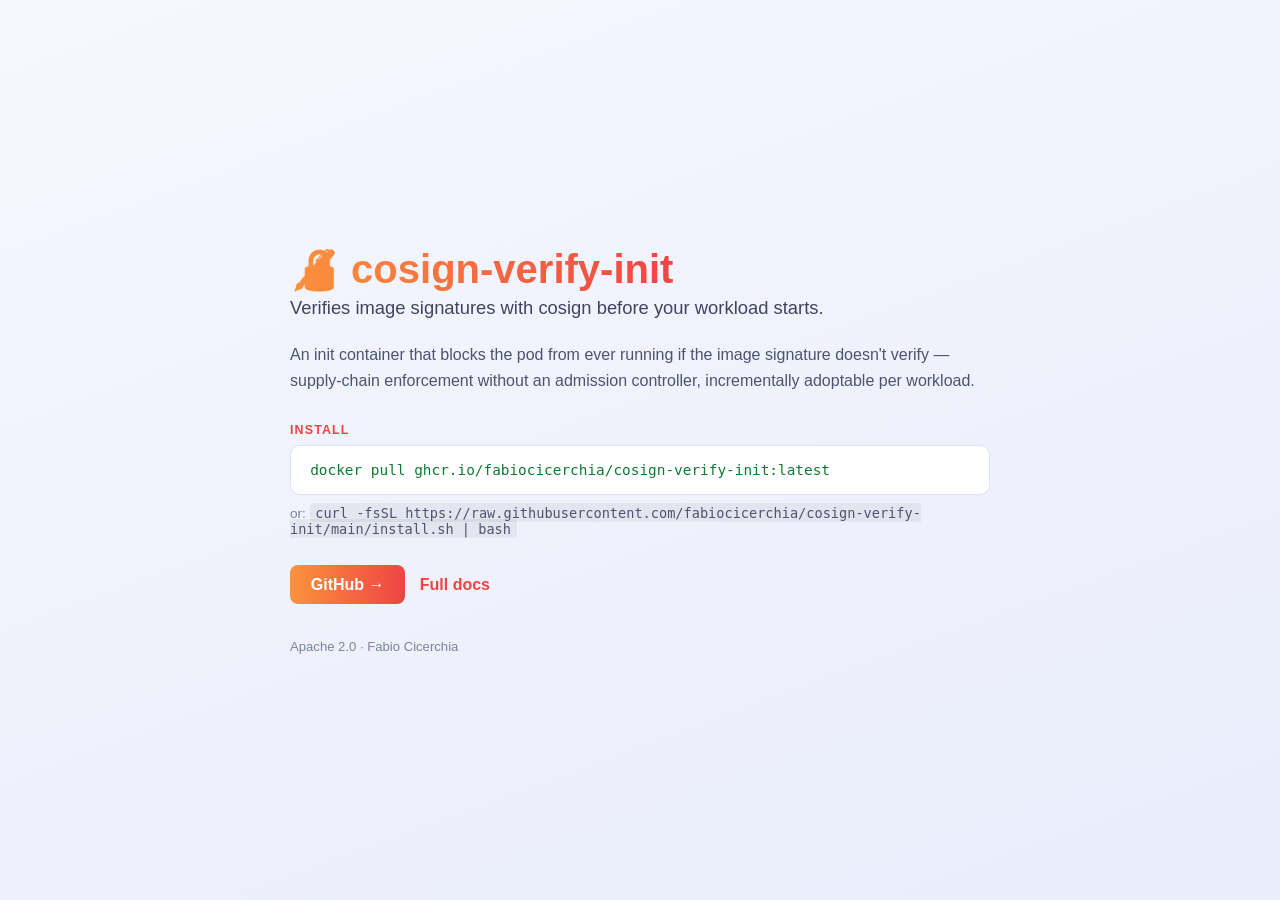
==== docs/index.html @ 17d9e736 "docs: add GitHub Pages site Co-Authored-By: Claude Sonnet 5 <noreply@anthropic.com>" ====
<!doctype html>
<html lang="en">
<head>
<meta charset="utf-8">
<meta name="viewport" content="width=device-width, initial-scale=1">
<title>cosign-verify-init — Verifies image signatures with cosign before your workload starts.</title>
<meta name="description" content="An init container that blocks the pod from ever running if the image signature doesn&#x27;t verify — supply-chain enforcement without an admission controller, incrementally adoptable per workload.">
<style>
:root{--accent:#fb923c;--accent2:#ef4444}
*{box-sizing:border-box}
body{margin:0;min-height:100vh;display:flex;align-items:center;justify-content:center;padding:2.5rem 1.5rem;
  font-family:-apple-system,BlinkMacSystemFont,"Segoe UI",Roboto,sans-serif;
  background:linear-gradient(160deg,#0b0f1a,#141b2d 60%,#1b2338);color:#eef1f8}
.card{max-width:700px;width:100%}
h1{font-size:2.5rem;margin:0 0 .35rem;line-height:1.15;
  background:linear-gradient(90deg,var(--accent),var(--accent2));-webkit-background-clip:text;
  background-clip:text;color:transparent;display:inline-block}
.tagline{font-size:1.15rem;color:#c7cde0;margin:0 0 1.4rem;font-weight:500}
p.desc{color:#aab2c8;line-height:1.65;margin:0 0 1.8rem}
.install-label{font-size:.78rem;text-transform:uppercase;letter-spacing:.09em;
  color:var(--accent2);margin:0 0 .5rem;font-weight:700}
pre{background:#0d1220;border:1px solid #2a3350;border-radius:10px;padding:1rem 1.2rem;
  overflow-x:auto;font-size:.9rem;margin:0 0 .6rem}
code{color:#9be9a8;font-family:ui-monospace,SFMono-Regular,Menlo,Consolas,monospace}
.alt{color:#6b7591;font-size:.85rem;margin:0 0 1.8rem}
.alt code{color:#8891ab;background:rgba(255,255,255,.05);padding:.1rem .35rem;border-radius:4px}
.links{margin-top:1.6rem;display:flex;gap:.9rem;flex-wrap:wrap;align-items:center}
a.btn{color:#0b0f1a;background:linear-gradient(90deg,var(--accent),var(--accent2));
  padding:.65rem 1.3rem;border-radius:8px;text-decoration:none;font-weight:700}
a.plain{color:var(--accent2);text-decoration:none;font-weight:600}
footer{margin-top:2.2rem;color:#5c6684;font-size:.82rem}
@media (prefers-color-scheme: light){
  body{background:linear-gradient(160deg,#f6f8ff,#eef1fb 60%,#e9edfc);color:#1b2338}
  .tagline{color:#3d4560} p.desc{color:#4b5470}
  pre{background:#fff;border-color:#dde3f5} code{color:#0f7a34}
  .alt{color:#7b849c} .alt code{background:rgba(0,0,0,.05);color:#4b5470}
  footer{color:#7b849c} a.btn{color:#fff}
}
</style>
</head>
<body>
<div class="card">
  <h1>🔏 cosign-verify-init</h1>
  <p class="tagline">Verifies image signatures with cosign before your workload starts.</p>
  <p class="desc">An init container that blocks the pod from ever running if the image signature doesn&#x27;t verify — supply-chain enforcement without an admission controller, incrementally adoptable per workload.</p>
  <div class="install-label">Install</div>
  <pre><code>docker pull ghcr.io/fabiocicerchia/cosign-verify-init:latest</code></pre>
  <p class="alt">or: <code>curl -fsSL https://raw.githubusercontent.com/fabiocicerchia/cosign-verify-init/main/install.sh | bash</code></p>
  <div class="links">
    <a class="btn" href="https://github.com/fabiocicerchia/cosign-verify-init">GitHub →</a>
    <a class="plain" href="https://github.com/fabiocicerchia/cosign-verify-init#readme">Full docs</a>
  </div>
  <footer>Apache 2.0 · Fabio Cicerchia</footer>
</div>
</body>
</html>
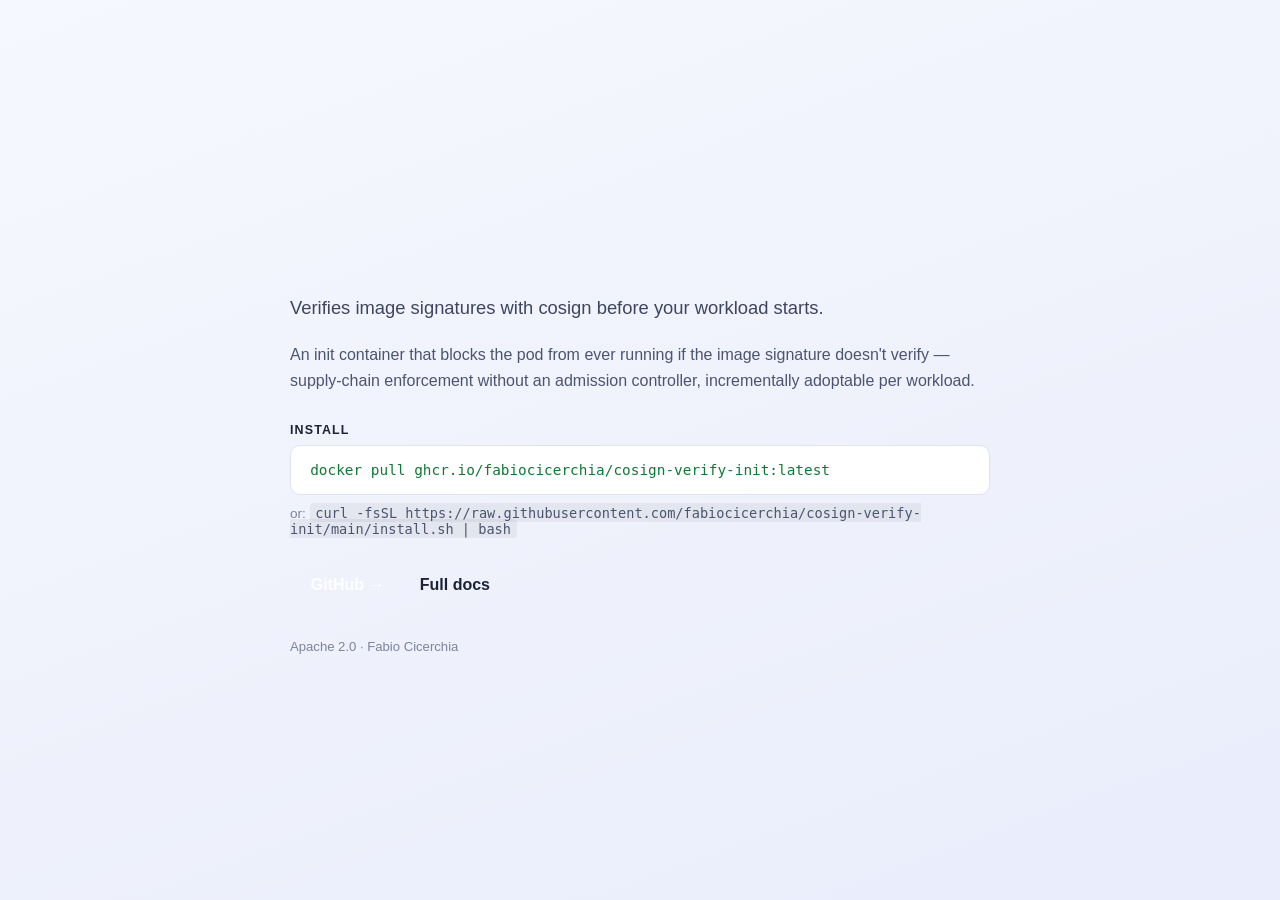
==== commit 4b515af2: "feat(docs): link the splash to the rendered site and its palette The splash predates /docs/ existing" ====
--- a/docs/index.html
+++ b/docs/index.html
@@ -5,29 +5,32 @@
 <meta name="viewport" content="width=device-width, initial-scale=1">
 <title>cosign-verify-init — Verifies image signatures with cosign before your workload starts.</title>
 <meta name="description" content="An init container that blocks the pod from ever running if the image signature doesn&#x27;t verify — supply-chain enforcement without an admission controller, incrementally adoptable per workload.">
+<!-- The palette lives in the docs theme, so the splash and /docs/ cannot drift
+     apart. The path is relative to the *deployed* layout: splash at /, rendered
+     docs at /docs/. -->
+<link rel="stylesheet" href="docs/stylesheets/extra.css">
 <style>
-:root{--accent:#fb923c;--accent2:#ef4444}
 *{box-sizing:border-box}
 body{margin:0;min-height:100vh;display:flex;align-items:center;justify-content:center;padding:2.5rem 1.5rem;
   font-family:-apple-system,BlinkMacSystemFont,"Segoe UI",Roboto,sans-serif;
   background:linear-gradient(160deg,#0b0f1a,#141b2d 60%,#1b2338);color:#eef1f8}
 .card{max-width:700px;width:100%}
 h1{font-size:2.5rem;margin:0 0 .35rem;line-height:1.15;
-  background:linear-gradient(90deg,var(--accent),var(--accent2));-webkit-background-clip:text;
+  background:linear-gradient(90deg,var(--accent),var(--accent-2));-webkit-background-clip:text;
   background-clip:text;color:transparent;display:inline-block}
 .tagline{font-size:1.15rem;color:#c7cde0;margin:0 0 1.4rem;font-weight:500}
 p.desc{color:#aab2c8;line-height:1.65;margin:0 0 1.8rem}
 .install-label{font-size:.78rem;text-transform:uppercase;letter-spacing:.09em;
-  color:var(--accent2);margin:0 0 .5rem;font-weight:700}
+  color:var(--accent-2);margin:0 0 .5rem;font-weight:700}
 pre{background:#0d1220;border:1px solid #2a3350;border-radius:10px;padding:1rem 1.2rem;
   overflow-x:auto;font-size:.9rem;margin:0 0 .6rem}
 code{color:#9be9a8;font-family:ui-monospace,SFMono-Regular,Menlo,Consolas,monospace}
 .alt{color:#6b7591;font-size:.85rem;margin:0 0 1.8rem}
 .alt code{color:#8891ab;background:rgba(255,255,255,.05);padding:.1rem .35rem;border-radius:4px}
 .links{margin-top:1.6rem;display:flex;gap:.9rem;flex-wrap:wrap;align-items:center}
-a.btn{color:#0b0f1a;background:linear-gradient(90deg,var(--accent),var(--accent2));
+a.btn{color:#0b0f1a;background:linear-gradient(90deg,var(--accent),var(--accent-2));
   padding:.65rem 1.3rem;border-radius:8px;text-decoration:none;font-weight:700}
-a.plain{color:var(--accent2);text-decoration:none;font-weight:600}
+a.plain{color:var(--accent-2);text-decoration:none;font-weight:600}
 footer{margin-top:2.2rem;color:#5c6684;font-size:.82rem}
 @media (prefers-color-scheme: light){
   body{background:linear-gradient(160deg,#f6f8ff,#eef1fb 60%,#e9edfc);color:#1b2338}
@@ -48,7 +51,7 @@
   <p class="alt">or: <code>curl -fsSL https://raw.githubusercontent.com/fabiocicerchia/cosign-verify-init/main/install.sh | bash</code></p>
   <div class="links">
     <a class="btn" href="https://github.com/fabiocicerchia/cosign-verify-init">GitHub →</a>
-    <a class="plain" href="https://github.com/fabiocicerchia/cosign-verify-init#readme">Full docs</a>
+    <a class="plain" href="docs/">Full docs</a>
   </div>
   <footer>Apache 2.0 · Fabio Cicerchia</footer>
 </div>
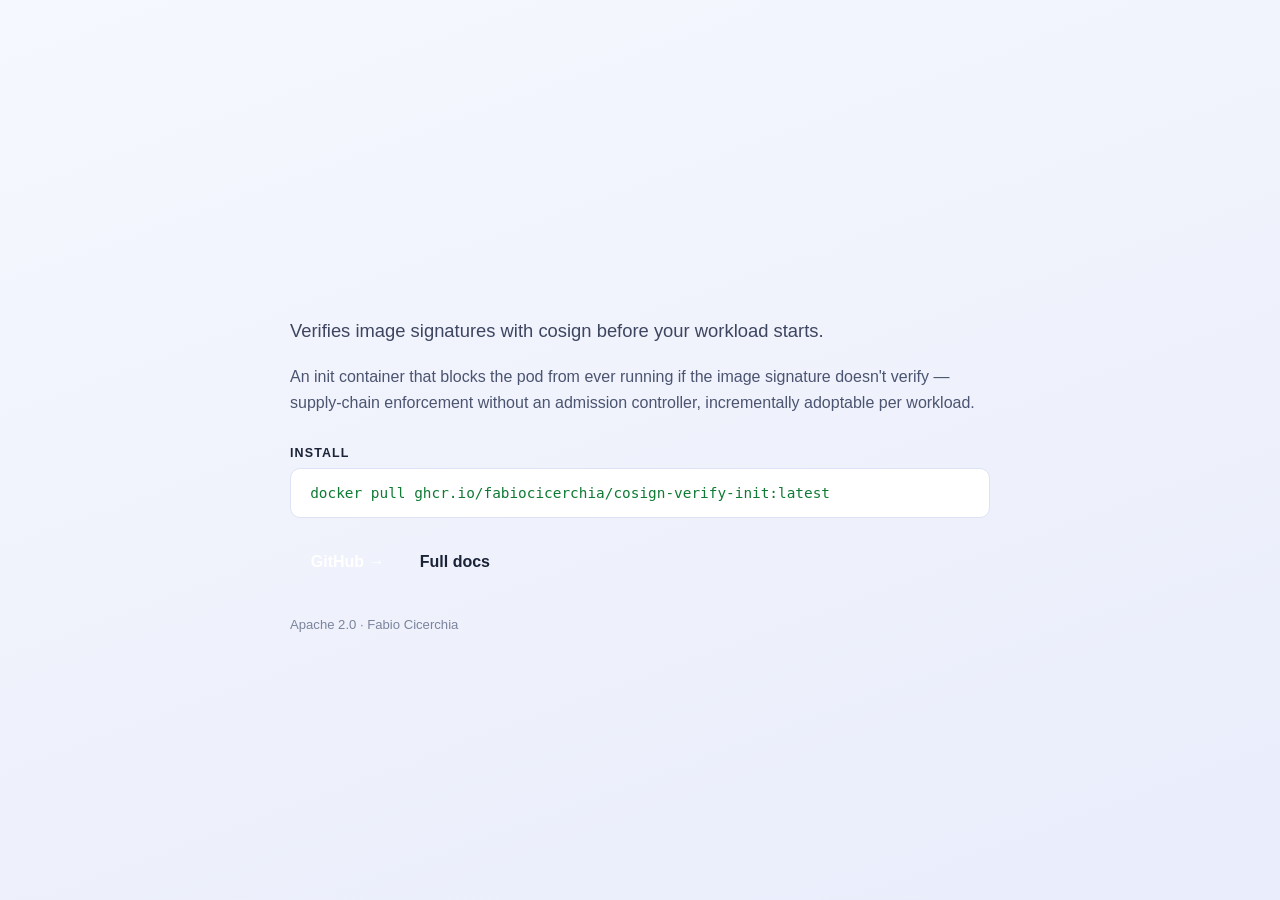
==== commit 5665e017: "docs: drop the curl | sh installer, document the direct install The one-line installer fetched a scr" ====
--- a/docs/index.html
+++ b/docs/index.html
@@ -48,7 +48,6 @@
   <p class="desc">An init container that blocks the pod from ever running if the image signature doesn&#x27;t verify — supply-chain enforcement without an admission controller, incrementally adoptable per workload.</p>
   <div class="install-label">Install</div>
   <pre><code>docker pull ghcr.io/fabiocicerchia/cosign-verify-init:latest</code></pre>
-  <p class="alt">or: <code>curl -fsSL https://raw.githubusercontent.com/fabiocicerchia/cosign-verify-init/main/install.sh | bash</code></p>
   <div class="links">
     <a class="btn" href="https://github.com/fabiocicerchia/cosign-verify-init">GitHub →</a>
     <a class="plain" href="docs/">Full docs</a>
